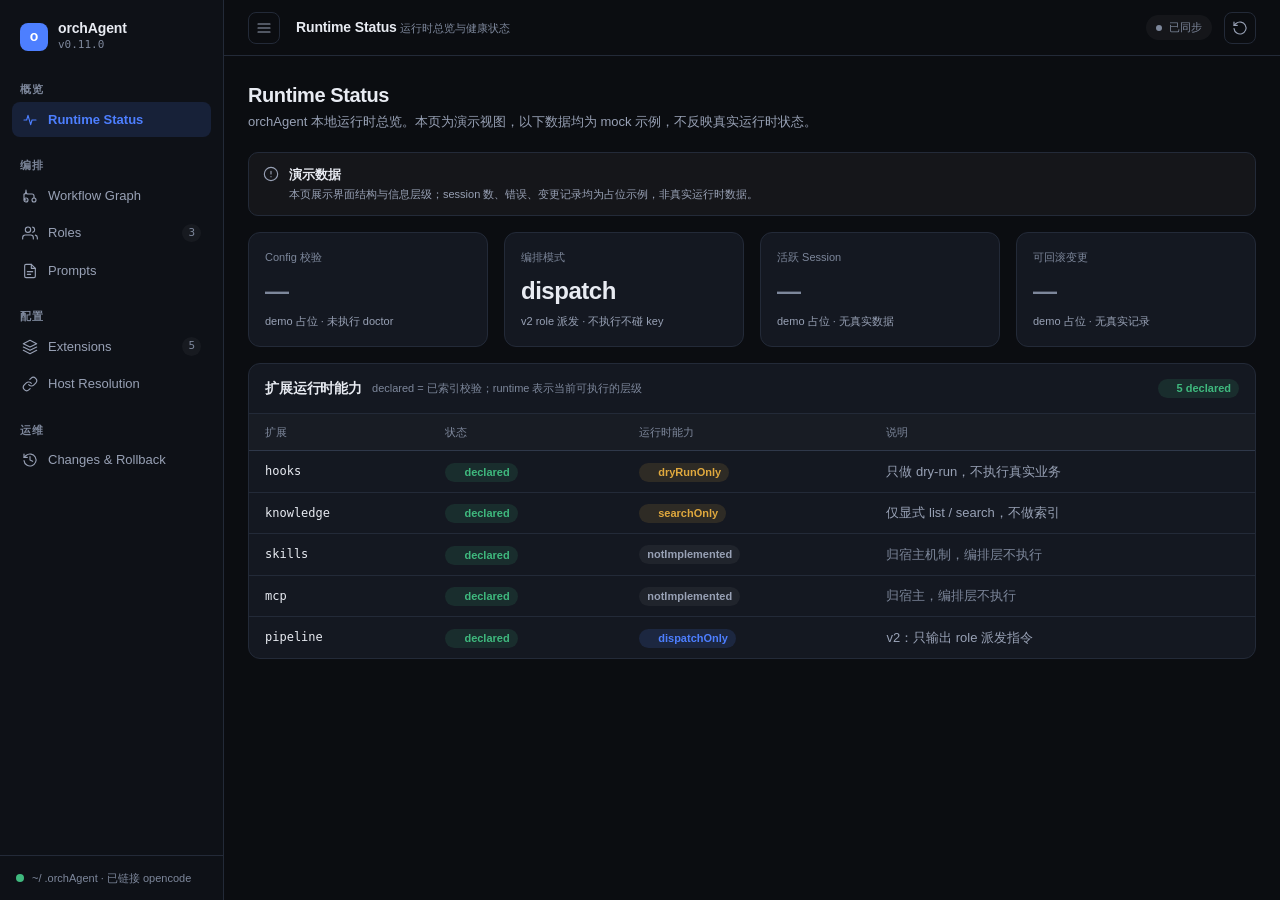
==== design/orchagent-console-v1.html @ eeef79ab "feat: 增加只读 provider catalog 与角色选择" ====
<!DOCTYPE html>
<html lang="zh-CN">
<head>
<meta charset="UTF-8">
<meta name="viewport" content="width=device-width, initial-scale=1.0">
<title>orchAgent 控制台</title>
<meta name="color-scheme" content="dark">
<style>
  :root {
    color-scheme: dark;

    /* 分层灰阶：页面 < 侧栏 < 卡片 < 输入 */
    --bg: #0b0d11;
    --sidebar: #0e1117;
    --surface: #141821;
    --surface-2: #171c26;
    --surface-hover: #1a202c;
    --input-bg: #10141c;
    --border: #232a38;
    --border-strong: #2f384a;

    /* 文本三档 */
    --text: #e8ebf2;
    --text-2: #98a1b5;
    --text-3: #7d879b;

    /* 单一强调色（蓝） + 语义色 */
    --accent: #4d7fff;
    --accent-hover: #6491ff;
    --accent-weak: rgba(77, 127, 255, .14);
    --success: #3fb97e;
    --success-weak: rgba(63, 185, 126, .13);
    --warning: #e0a93e;
    --warning-weak: rgba(224, 169, 62, .13);
    --danger: #e0554e;
    --danger-weak: rgba(224, 85, 78, .13);

    /* 圆角 */
    --r-sm: 8px;
    --r: 10px;
    --r-md: 12px;

    /* 字号（共 5 档） */
    --fs-xs: 11px;
    --fs-sm: 13px;
    --fs-md: 14px;
    --fs-lg: 20px;
    --fs-xl: 24px;

    --font-sans: -apple-system, BlinkMacSystemFont, "SF Pro Text", "PingFang SC", "Hiragino Sans GB", "Microsoft YaHei", "Segoe UI", sans-serif;
    --font-mono: ui-monospace, "SF Mono", "JetBrains Mono", Menlo, Consolas, monospace;
  }

  * { box-sizing: border-box; margin: 0; padding: 0; }

  body {
    background: var(--bg); color: var(--text);
    font-family: var(--font-sans); font-size: var(--fs-sm); line-height: 1.5;
    -webkit-font-smoothing: antialiased; text-rendering: optimizeLegibility;
    height: 100vh; overflow: hidden;
  }
  ::selection { background: var(--accent-weak); }

  ::-webkit-scrollbar { width: 10px; height: 10px; }
  ::-webkit-scrollbar-track { background: transparent; }
  ::-webkit-scrollbar-thumb { background: #232b39; border-radius: 5px; border: 2px solid var(--bg); }
  ::-webkit-scrollbar-thumb:hover { background: #2f384a; }

  /* ============ 布局骨架 ============ */
  .app { display: grid; grid-template-columns: 224px 1fr; height: 100vh; }

  /* ============ 侧边栏 ============ */
  .sidebar {
    background: var(--sidebar); border-right: 1px solid var(--border);
    display: flex; flex-direction: column; min-height: 0;
  }
  .brand {
    display: flex; align-items: center; gap: 10px;
    padding: 20px 20px 16px;
  }
  .brand-mark {
    width: 28px; height: 28px; border-radius: 8px;
    background: var(--accent); color: #fff;
    display: flex; align-items: center; justify-content: center;
    font-weight: 700; font-size: 14px; flex-shrink: 0;
  }
  .brand-name { font-size: var(--fs-md); font-weight: 650; letter-spacing: -0.01em; line-height: 1.2; }
  .brand-ver { font-size: var(--fs-xs); color: var(--text-3); font-family: var(--font-mono); }

  .nav { flex: 1; overflow-y: auto; padding: 4px 12px 12px; }
  .nav-group { margin-top: 20px; }
  .nav-group:first-child { margin-top: 8px; }
  .nav-group-label {
    font-size: var(--fs-xs); color: var(--text-3); font-weight: 600;
    letter-spacing: .06em; text-transform: uppercase; padding: 0 8px; margin-bottom: 4px;
  }
  .nav-item {
    display: flex; align-items: center; gap: 10px;
    padding: 8px 10px; margin-bottom: 2px; border-radius: var(--r-sm);
    color: var(--text-2); cursor: pointer; font-weight: 500; user-select: none;
    transition: background .12s ease, color .12s ease;
  }
  .nav-item:hover { background: rgba(255,255,255,.03); color: var(--text); }
  .nav-item.active { background: var(--accent-weak); color: var(--accent); font-weight: 600; }
  .nav-item svg { width: 16px; height: 16px; flex-shrink: 0; stroke: currentColor; fill: none; stroke-width: 1.7; stroke-linecap: round; stroke-linejoin: round; }
  .nav-badge {
    margin-left: auto; font-size: var(--fs-xs); font-family: var(--font-mono);
    color: var(--text-3); background: rgba(255,255,255,.04);
    padding: 1px 6px; border-radius: 999px;
  }

  .sidebar-foot {
    border-top: 1px solid var(--border); padding: 14px 16px;
    display: flex; align-items: center; gap: 8px;
  }
  .dot { width: 8px; height: 8px; border-radius: 50%; flex-shrink: 0; }
  .dot.ok { background: var(--success); }
  .dot.warn { background: var(--warning); }
  .dot.err { background: var(--danger); }
  .sidebar-foot .txt { font-size: var(--fs-xs); color: var(--text-3); overflow: hidden; text-overflow: ellipsis; white-space: nowrap; }

  /* ============ 主区 ============ */
  .main { display: flex; flex-direction: column; min-width: 0; min-height: 0; }

  .topbar {
    height: 56px; flex-shrink: 0;
    display: flex; align-items: center; gap: 16px;
    padding: 0 24px; border-bottom: 1px solid var(--border);
    background: var(--bg);
  }
  .topbar-title { font-size: var(--fs-md); font-weight: 650; letter-spacing: -0.01em; }
  .topbar-sub { font-size: var(--fs-xs); color: var(--text-3); }
  .topbar-right { margin-left: auto; display: flex; align-items: center; gap: 12px; }

  .sync-pill {
    display: inline-flex; align-items: center; gap: 7px;
    font-size: var(--fs-xs); font-weight: 500;
    padding: 4px 10px; border-radius: 999px;
  }
  .sync-pill.clean { color: var(--text-3); background: rgba(255,255,255,.04); }
  .sync-pill.dirty { color: var(--warning); background: var(--warning-weak); }
  .sync-pill.saved { color: var(--success); background: var(--success-weak); }

  /* ============ 按钮 ============ */
  button {
    font-family: inherit; font-size: var(--fs-sm); font-weight: 500;
    background: var(--accent); color: #fff; border: none;
    border-radius: var(--r-sm); padding: 7px 14px; cursor: pointer;
    transition: background .12s ease, border-color .12s ease, color .12s ease, opacity .12s ease;
  }
  button:hover { background: var(--accent-hover); }
  button:active { transform: translateY(1px); }
  button:disabled { opacity: .45; cursor: not-allowed; transform: none; }
  button:focus-visible { outline: 2px solid var(--accent); outline-offset: 2px; }
  button.ghost { background: transparent; border: 1px solid var(--border); color: var(--text-2); }
  button.ghost:hover { color: var(--text); border-color: var(--border-strong); background: rgba(255,255,255,.02); }
  button.danger { background: transparent; border: 1px solid var(--border); color: var(--danger); }
  button.danger:hover { border-color: var(--danger); background: var(--danger-weak); }
  button.btn-sm { padding: 5px 10px; font-size: var(--fs-xs); border-radius: 6px; }
  button.icon {
    width: 32px; height: 32px; padding: 0; display: inline-flex; align-items: center; justify-content: center;
    background: transparent; border: 1px solid var(--border); color: var(--text-2); border-radius: var(--r-sm);
  }
  button.icon:hover { color: var(--text); border-color: var(--border-strong); background: rgba(255,255,255,.02); }
  button.icon svg { width: 16px; height: 16px; stroke: currentColor; fill: none; stroke-width: 1.7; stroke-linecap: round; stroke-linejoin: round; }

  /* ============ 内容区 ============ */
  .content { flex: 1; overflow-y: auto; padding: 24px 24px 48px; min-height: 0; }
  .view { display: none; }
  .view.active { display: block; }

  .page-head { margin-bottom: 20px; }
  .page-title { font-size: var(--fs-lg); font-weight: 700; letter-spacing: -0.02em; }
  .page-desc { color: var(--text-2); font-size: var(--fs-sm); margin-top: 2px; max-width: 640px; }

  /* ============ 卡片 ============ */
  .card {
    background: var(--surface); border: 1px solid var(--border);
    border-radius: var(--r-md); overflow: hidden;
  }
  .card + .card { margin-top: 16px; }
  .card-head {
    display: flex; align-items: center; gap: 10px;
    padding: 14px 16px; border-bottom: 1px solid var(--border);
  }
  .card-head .t { font-size: var(--fs-md); font-weight: 650; letter-spacing: -0.01em; }
  .card-head .hint { font-size: var(--fs-xs); color: var(--text-3); }
  .card-head .spacer { margin-left: auto; display: flex; align-items: center; gap: 8px; }
  .card-body { padding: 16px; }

  /* ============ 徽章 / 标签 ============ */
  .badge {
    display: inline-flex; align-items: center; gap: 5px;
    font-size: var(--fs-xs); font-weight: 600; line-height: 1; white-space: nowrap;
    padding: 4px 8px; border-radius: 999px;
  }
  .badge .dot { width: 6px; height: 6px; }
  .badge.ok { background: var(--success-weak); color: var(--success); }
  .badge.warn { background: var(--warning-weak); color: var(--warning); }
  .badge.err { background: var(--danger-weak); color: var(--danger); }
  .badge.muted { background: rgba(255,255,255,.05); color: var(--text-2); }
  .badge.accent { background: var(--accent-weak); color: var(--accent); }

  .tag {
    display: inline-flex; align-items: center; font-size: var(--fs-xs); font-weight: 500;
    padding: 2px 7px; border-radius: 5px; font-family: var(--font-mono); line-height: 1.4;
    background: rgba(255,255,255,.05); color: var(--text-2);
  }

  /* ============ 指标卡（Runtime 总览） ============ */
  .metrics { display: grid; grid-template-columns: repeat(4, 1fr); gap: 16px; }
  .metric {
    background: var(--surface); border: 1px solid var(--border); border-radius: var(--r-md);
    padding: 16px;
  }
  .metric .label { font-size: var(--fs-xs); color: var(--text-3); margin-bottom: 8px; }
  .metric .value { font-size: var(--fs-xl); font-weight: 700; letter-spacing: -0.02em; font-variant-numeric: tabular-nums; }
  .metric .sub { font-size: var(--fs-xs); color: var(--text-2); margin-top: 4px; }

  /* ============ 表格 ============ */
  .table { width: 100%; border-collapse: collapse; font-size: var(--fs-sm); }
  .table th, .table td { text-align: left; padding: 10px 16px; vertical-align: middle; }
  .table thead th {
    color: var(--text-3); font-weight: 500; font-size: var(--fs-xs);
    border-bottom: 1px solid var(--border-strong); background: rgba(255,255,255,.015);
    white-space: nowrap;
  }
  .table tbody td { border-bottom: 1px solid var(--border); }
  .table tbody tr:last-child td { border-bottom: none; }
  .table tbody tr:hover { background: rgba(255,255,255,.015); }
  .mono { font-family: var(--font-mono); font-size: 12px; }

  /* ============ 表格横向滚动（窄屏） ============ */
  .table-scroll { overflow-x: auto; -webkit-overflow-scrolling: touch; }
  .table-scroll .table { min-width: 640px; }

  /* ============ 演示数据提示 ============ */
  .demo-note {
    display: flex; align-items: flex-start; gap: 10px;
    background: rgba(255,255,255,.04); border: 1px solid var(--border);
    border-radius: var(--r); padding: 12px 14px; color: var(--text-2);
    margin-bottom: 16px;
  }
  .demo-note .ico { flex-shrink: 0; margin-top: 1px; }
  .demo-note .ico svg { width: 16px; height: 16px; stroke: currentColor; fill: none; stroke-width: 1.7; stroke-linecap: round; stroke-linejoin: round; }
  .demo-note .t { font-weight: 600; color: var(--text); font-size: var(--fs-sm); }
  .demo-note .d { font-size: var(--fs-xs); margin-top: 2px; }

  /* ============ 侧栏折叠 / 窄屏 ============ */
  .app { transition: grid-template-columns .15s ease; }
  .app.collapsed { grid-template-columns: 64px 1fr; }
  .app.collapsed .brand { justify-content: center; padding: 20px 0 16px; }
  .app.collapsed .brand > div:last-child { display: none; }
  .app.collapsed .nav { padding: 4px 8px 12px; }
  .app.collapsed .nav-group { margin-top: 16px; }
  .app.collapsed .nav-group-label { display: none; }
  .app.collapsed .nav-item { justify-content: center; gap: 0; padding: 9px 0; font-size: 0; }
  .app.collapsed .nav-badge { display: none; }
  .app.collapsed .sidebar-foot { justify-content: center; padding: 14px 0; }
  .app.collapsed .sidebar-foot .txt { display: none; }

  @media (max-width: 1024px) {
    .content { padding: 16px 16px 48px; }
    .topbar { padding: 0 16px; }
    .metrics { grid-template-columns: repeat(2, 1fr); }
    .kv { grid-template-columns: 110px 1fr; }
  }

  /* ============ Workflow Graph ============ */
  .wf-wrap { overflow-x: auto; }
  .wf-legend { display: flex; gap: 16px; padding: 12px 16px; border-top: 1px solid var(--border); flex-wrap: wrap; }
  .wf-legend .li { display: inline-flex; align-items: center; gap: 6px; font-size: var(--fs-xs); color: var(--text-2); }

  /* ============ 编辑表单 ============ */
  .field { margin-bottom: 14px; }
  .field:last-child { margin-bottom: 0; }
  .field label { display: block; font-size: var(--fs-xs); color: var(--text-2); margin-bottom: 6px; font-weight: 500; }
  .field input, .field textarea {
    width: 100%; background: var(--input-bg); border: 1px solid var(--border);
    color: var(--text); border-radius: var(--r-sm); padding: 8px 12px; font-size: var(--fs-sm);
    font-family: inherit; line-height: 1.45;
    transition: border-color .12s ease, box-shadow .12s ease;
  }
  .field input:focus, .field textarea:focus { outline: none; border-color: var(--accent); box-shadow: 0 0 0 3px var(--accent-weak); }
  .field input::placeholder, .field textarea::placeholder { color: var(--text-3); }
  .field textarea { min-height: 120px; resize: vertical; font-family: var(--font-mono); font-size: 12px; }
  .field .err-msg { color: var(--danger); font-size: var(--fs-xs); margin-top: 5px; display: none; }
  .field.invalid input { border-color: var(--danger); }
  .field.invalid .err-msg { display: block; }

  /* ============ 空/错误状态 ============ */
  .state-box { padding: 40px 16px; text-align: center; color: var(--text-3); }
  .state-box .ico { width: 32px; height: 32px; margin: 0 auto 12px; color: var(--text-3); }
  .state-box .ico svg { width: 100%; height: 100%; stroke: currentColor; fill: none; stroke-width: 1.5; stroke-linecap: round; stroke-linejoin: round; }
  .state-box .t { font-size: var(--fs-sm); color: var(--text-2); }
  .state-box .d { font-size: var(--fs-xs); margin-top: 4px; }

  .error-banner {
    display: flex; align-items: flex-start; gap: 10px;
    background: var(--danger-weak); border: 1px solid rgba(224,85,78,.25);
    border-radius: var(--r); padding: 12px 14px; color: var(--text);
  }
  .error-banner .ico { color: var(--danger); flex-shrink: 0; margin-top: 1px; }
  .error-banner .ico svg { width: 16px; height: 16px; stroke: currentColor; fill: none; stroke-width: 1.7; stroke-linecap: round; stroke-linejoin: round; }
  .error-banner .t { font-weight: 600; font-size: var(--fs-sm); }
  .error-banner .d { font-size: var(--fs-xs); color: var(--text-2); margin-top: 2px; }

  /* ============ Diff ============ */
  .diff { font-family: var(--font-mono); font-size: 12px; line-height: 1.6; }
  .diff .dl { display: flex; padding: 1px 12px; }
  .diff .dl .n { width: 32px; flex-shrink: 0; color: var(--text-3); text-align: right; padding-right: 10px; user-select: none; }
  .diff .dl.add { background: rgba(63,185,126,.10); }
  .diff .dl.add .mark { color: var(--success); }
  .diff .dl.del { background: rgba(224,85,78,.10); }
  .diff .dl.del .mark { color: var(--danger); }
  .diff .dl .code { white-space: pre-wrap; word-break: break-all; }
  .diff .dl .mark { width: 14px; flex-shrink: 0; }

  /* ============ Toast ============ */
  .toast {
    position: fixed; bottom: 24px; left: 50%; transform: translate(-50%, 12px);
    background: var(--surface-2); border: 1px solid var(--border-strong); color: var(--text);
    padding: 10px 18px; border-radius: var(--r); font-size: var(--fs-sm);
    box-shadow: 0 8px 24px rgba(0,0,0,.4); opacity: 0; pointer-events: none; z-index: 100;
    transition: opacity .18s ease, transform .18s ease; max-width: 480px;
  }
  .toast.show { opacity: 1; transform: translate(-50%, 0); }
  .toast .t { font-weight: 600; }
  .toast .d { font-size: var(--fs-xs); color: var(--text-2); margin-top: 2px; }

  /* ============ 模态 ============ */
  .modal-mask {
    position: fixed; inset: 0; background: rgba(0,0,0,.5);
    display: none; align-items: center; justify-content: center; z-index: 90;
  }
  .modal-mask.open { display: flex; }
  .modal {
    background: var(--surface-2); border: 1px solid var(--border-strong);
    border-radius: var(--r-md); width: 480px; max-width: calc(100vw - 48px);
    box-shadow: 0 16px 48px rgba(0,0,0,.5);
  }
  .modal-head { padding: 16px 20px; border-bottom: 1px solid var(--border); font-weight: 650; font-size: var(--fs-md); display: flex; align-items: center; gap: 10px; }
  .modal-body { padding: 20px; }
  .modal-foot { padding: 16px 20px; border-top: 1px solid var(--border); display: flex; justify-content: flex-end; gap: 10px; }

  /* ============ Loading 骨架 ============ */
  .skeleton {
    position: fixed; inset: 224px 0 0 224px; z-index: 80;
    background: var(--bg); padding: 24px;
    display: flex; flex-direction: column; gap: 16px;
  }
  .skeleton.hidden { display: none; }
  .sk { background: var(--surface); border: 1px solid var(--border); border-radius: var(--r-md); }
  .sk-line { height: 12px; border-radius: 6px; background: var(--surface-2); margin: 14px 16px; opacity: .6; }
  .sk-line.w40 { width: 40%; } .sk-line.w70 { width: 70%; } .sk-line.w90 { width: 90%; }
  @keyframes pulse { 0%,100% { opacity: .4; } 50% { opacity: .8; } }
  .sk-line { animation: pulse 1.2s ease-in-out infinite; }

  .kv { display: grid; grid-template-columns: 130px 1fr; gap: 8px 16px; font-size: var(--fs-sm); }
  .kv .k { color: var(--text-3); font-size: var(--fs-xs); padding-top: 2px; }
  .kv .v { font-family: var(--font-mono); font-size: 12px; word-break: break-all; }
</style>
</head>
<body>

<div class="app">

  <!-- ============ 侧边栏 ============ -->
  <aside class="sidebar">
    <div class="brand">
      <div class="brand-mark">o</div>
      <div>
        <div class="brand-name">orchAgent</div>
        <div class="brand-ver">v0.11.0</div>
      </div>
    </div>

    <nav class="nav">
      <div class="nav-group">
        <div class="nav-group-label">概览</div>
        <div class="nav-item active" data-view="runtime">
          <svg viewBox="0 0 24 24"><path d="M3 12h4l2-7 4 14 2-7h6"/></svg>
          Runtime Status
        </div>
      </div>

      <div class="nav-group">
        <div class="nav-group-label">编排</div>
        <div class="nav-item" data-view="workflow">
          <svg viewBox="0 0 24 24"><path d="M6 3v3"/><path d="M6 6a3 3 0 0 0 3 3h6a3 3 0 0 1 3 3v3"/><path d="M6 6a3 3 0 0 1-3 3v6a3 3 0 0 0 3 3"/><circle cx="6" cy="18" r="3"/><circle cx="18" cy="18" r="3"/></svg>
          Workflow Graph
        </div>
        <div class="nav-item" data-view="roles">
          <svg viewBox="0 0 24 24"><path d="M17 21v-2a4 4 0 0 0-4-4H5a4 4 0 0 0-4 4v2"/><circle cx="9" cy="7" r="4"/><path d="M23 21v-2a4 4 0 0 0-3-3.87"/><path d="M16 3.13a4 4 0 0 1 0 7.75"/></svg>
          Roles
          <span class="nav-badge">3</span>
        </div>
        <div class="nav-item" data-view="prompts">
          <svg viewBox="0 0 24 24"><path d="M14 2H6a2 2 0 0 0-2 2v16a2 2 0 0 0 2 2h12a2 2 0 0 0 2-2V8z"/><path d="M14 2v6h6"/><path d="M8 13h8M8 17h5"/></svg>
          Prompts
        </div>
      </div>

      <div class="nav-group">
        <div class="nav-group-label">配置</div>
        <div class="nav-item" data-view="extensions">
          <svg viewBox="0 0 24 24"><path d="M12 2 2 7l10 5 10-5-10-5z"/><path d="M2 17l10 5 10-5"/><path d="M2 12l10 5 10-5"/></svg>
          Extensions
          <span class="nav-badge">5</span>
        </div>
        <div class="nav-item" data-view="credentials">
          <svg viewBox="0 0 24 24"><path d="M10 13a5 5 0 0 0 7.54.54l3-3a5 5 0 0 0-7.07-7.07l-1.72 1.71"/><path d="M14 11a5 5 0 0 0-7.54-.54l-3 3a5 5 0 0 0 7.07 7.07l1.71-1.71"/></svg>
          Host Resolution
        </div>
      </div>

      <div class="nav-group">
        <div class="nav-group-label">运维</div>
        <div class="nav-item" data-view="changes">
          <svg viewBox="0 0 24 24"><path d="M3 3v5h5"/><path d="M3.05 13A9 9 0 1 0 6 5.3L3 8"/><path d="M12 7v5l4 2"/></svg>
          Changes &amp; Rollback
        </div>
      </div>
    </nav>

    <div class="sidebar-foot">
      <span class="dot ok" id="foot-dot"></span>
      <span class="txt" id="foot-txt">~/ .orchAgent · 已链接 opencode</span>
    </div>
  </aside>

  <!-- ============ 主区 ============ -->
  <div class="main">
    <header class="topbar">
      <button class="icon" id="btn-collapse" onclick="toggleSidebar()" title="折叠 / 展开侧栏" style="flex-shrink:0">
        <svg viewBox="0 0 24 24"><path d="M3 6h18M3 12h18M3 18h18"/></svg>
      </button>
      <div>
        <span class="topbar-title" id="topbar-title">Runtime Status</span>
        <span class="topbar-sub" id="topbar-sub">运行时总览与健康状态</span>
      </div>
      <div class="topbar-right">
        <span class="sync-pill clean" id="sync-pill"><span class="dot" style="width:6px;height:6px;background:currentColor"></span><span id="sync-label">已同步</span></span>
        <button class="icon" id="btn-reload" title="重新加载" onclick="doReload()">
          <svg viewBox="0 0 24 24"><path d="M3 3v5h5"/><path d="M3.05 13A9 9 0 1 0 6 5.3L3 8"/></svg>
        </button>
      </div>
    </header>

    <div class="content">

      <!-- ======================= Runtime Status ======================= -->
      <section class="view active" id="view-runtime">
        <div class="page-head">
          <div class="page-title">Runtime Status</div>
          <div class="page-desc">orchAgent 本地运行时总览。本页为演示视图，以下数据均为 mock 示例，不反映真实运行时状态。</div>
        </div>

        <div class="demo-note">
          <span class="ico"><svg viewBox="0 0 24 24"><circle cx="12" cy="12" r="10"/><path d="M12 8v4M12 16h.01"/></svg></span>
          <div>
            <div class="t">演示数据</div>
            <div class="d">本页展示界面结构与信息层级；session 数、错误、变更记录均为占位示例，非真实运行时数据。</div>
          </div>
        </div>

        <div class="metrics">
          <div class="metric">
            <div class="label">Config 校验</div>
            <div class="value" style="color:var(--text-3)">—</div>
            <div class="sub">demo 占位 · 未执行 doctor</div>
          </div>
          <div class="metric">
            <div class="label">编排模式</div>
            <div class="value">dispatch</div>
            <div class="sub">v2 role 派发 · 不执行不碰 key</div>
          </div>
          <div class="metric">
            <div class="label">活跃 Session</div>
            <div class="value" style="color:var(--text-3)">—</div>
            <div class="sub">demo 占位 · 无真实数据</div>
          </div>
          <div class="metric">
            <div class="label">可回滚变更</div>
            <div class="value" style="color:var(--text-3)">—</div>
            <div class="sub">demo 占位 · 无真实记录</div>
          </div>
        </div>

        <div class="card" style="margin-top:16px">
          <div class="card-head">
            <span class="t">扩展运行时能力</span>
            <span class="hint">declared = 已索引校验；runtime 表示当前可执行的层级</span>
            <div class="spacer"><span class="badge ok"><span class="dot"></span>5 declared</span></div>
          </div>
          <div class="table-scroll">
          <table class="table">
            <thead><tr><th>扩展</th><th>状态</th><th>运行时能力</th><th>说明</th></tr></thead>
            <tbody>
              <tr>
                <td class="mono">hooks</td>
                <td><span class="badge ok"><span class="dot"></span>declared</span></td>
                <td><span class="badge warn"><span class="dot"></span>dryRunOnly</span></td>
                <td style="color:var(--text-2)">只做 dry-run，不执行真实业务</td>
              </tr>
              <tr>
                <td class="mono">knowledge</td>
                <td><span class="badge ok"><span class="dot"></span>declared</span></td>
                <td><span class="badge warn"><span class="dot"></span>searchOnly</span></td>
                <td style="color:var(--text-2)">仅显式 list / search，不做索引</td>
              </tr>
              <tr>
                <td class="mono">skills</td>
                <td><span class="badge ok"><span class="dot"></span>declared</span></td>
                <td><span class="badge muted">notImplemented</span></td>
                <td style="color:var(--text-3)">归宿主机制，编排层不执行</td>
              </tr>
              <tr>
                <td class="mono">mcp</td>
                <td><span class="badge ok"><span class="dot"></span>declared</span></td>
                <td><span class="badge muted">notImplemented</span></td>
                <td style="color:var(--text-3)">归宿主，编排层不执行</td>
              </tr>
              <tr>
                <td class="mono">pipeline</td>
                <td><span class="badge ok"><span class="dot"></span>declared</span></td>
                <td><span class="badge accent"><span class="dot"></span>dispatchOnly</span></td>
                <td style="color:var(--text-2)">v2：只输出 role 派发指令</td>
              </tr>
            </tbody>
          </table>
          </div>
        </div>
      </section>

      <!-- ======================= Workflow Graph ======================= -->
      <section class="view" id="view-workflow">
        <div class="page-head">
          <div class="page-title">Workflow Graph</div>
          <div class="page-desc">bugfix 流水线（v2 · revision 1）：四个阶段 + 门禁 + 回退边，阶段绑定已声明的 role。</div>
        </div>

        <div class="card">
          <div class="card-head">
            <span class="t">bugfix</span>
            <span class="tag">revision 1</span>
            <span class="tag">route: bug</span>
            <span class="tag">priority 10</span>
            <span class="badge accent"><span class="dot"></span>enabled</span>
            <div class="spacer"><span class="hint">entryStage: investigate</span></div>
          </div>
          <div class="wf-wrap">
            <svg id="wf-svg" viewBox="0 0 920 300" width="920" height="300" style="display:block;margin:8px auto"></svg>
          </div>
          <div class="wf-legend">
            <span class="li"><span style="width:18px;height:0;border-top:2px solid var(--success);display:inline-block"></span>pass 推进</span>
            <span class="li"><span style="width:18px;height:0;border-top:2px dashed var(--danger);display:inline-block"></span>fail 回退 / 终止</span>
            <span class="li"><span style="width:18px;height:0;border-top:2px solid var(--text-3);display:inline-block"></span>阶段 → 门禁判定</span>
            <span class="li"><span style="width:12px;height:12px;border:2px solid var(--accent);border-radius:3px;display:inline-block;background:var(--accent-weak)"></span>当前阶段</span>
          </div>
        </div>

        <div class="card" style="margin-top:16px">
          <div class="card-head"><span class="t">阶段 / 门禁明细</span><div class="spacer"><span class="hint">maxAttempts 为阶段最大尝试次数（含首次）</span></div></div>
          <div class="table-scroll">
          <table class="table">
            <thead><tr><th>阶段</th><th>role</th><th>maxAttempts</th><th>门禁</th><th>pass →</th><th>fail →</th></tr></thead>
            <tbody>
              <tr><td class="mono">investigate</td><td class="mono">investigator</td><td class="mono">2</td><td class="mono">gate-investigate-evidence</td><td class="mono">repro</td><td style="color:var(--danger)" class="mono">终止</td></tr>
              <tr><td class="mono">repro</td><td class="mono">investigator</td><td class="mono">3</td><td class="mono">gate-repro-red-capable</td><td class="mono">fix</td><td style="color:var(--danger)" class="mono">终止</td></tr>
              <tr><td class="mono">fix</td><td class="mono">fixer</td><td class="mono">3</td><td class="mono">gate-fix-implementation</td><td class="mono">verify</td><td style="color:var(--danger)" class="mono">fix（重试）</td></tr>
              <tr><td class="mono">verify</td><td class="mono">verifier</td><td class="mono">3</td><td class="mono">gate-verify-regression</td><td class="mono">succeeded</td><td style="color:var(--danger)" class="mono">repro（回退）</td></tr>
            </tbody>
          </table>
          </div>
        </div>
      </section>

      <!-- ======================= Roles ======================= -->
      <section class="view" id="view-roles">
        <div class="page-head">
          <div class="page-title">Roles</div>
          <div class="page-desc">角色声明（v2）。role 只存 <code class="mono">id</code> / <code class="mono">provider</code> / <code class="mono">model</code> / <code class="mono">description</code> 四项名字，<strong>不存任何凭证</strong>；真正调用由宿主完成。</div>
        </div>

        <div class="card">
          <div class="card-head">
            <span class="t">角色列表</span>
            <span class="hint">role 只存名字，不含凭证</span>
            <div class="spacer"><button class="btn-sm" onclick="newRole()">新建 role</button></div>
          </div>
          <div class="table-scroll">
            <table class="table">
              <thead><tr><th>id</th><th>provider</th><th>model</th><th>description</th><th></th></tr></thead>
              <tbody id="role-body"></tbody>
            </table>
          </div>
        </div>

        <div class="card" style="margin-top:16px">
          <div class="card-head"><span class="t">编辑 role</span><span class="hint" id="role-edit-hint">选择上方角色后在此编辑</span></div>
          <div class="card-body" id="role-edit-body"></div>
        </div>
      </section>

      <!-- ======================= Prompts ======================= -->
      <section class="view" id="view-prompts">
        <div class="page-head">
          <div class="page-title">Prompts</div>
          <div class="page-desc">各角色的提示词。spec 优先（引用默认 spec 文件），本地覆盖需显式选择。</div>
        </div>

        <div class="card">
          <div class="card-head">
            <span class="t">提示词来源</span>
            <span class="hint">spec = 引用默认文件；override = 本地覆盖</span>
          </div>
          <div class="table-scroll">
          <table class="table">
            <thead><tr><th>角色</th><th>来源</th><th>prompt</th><th></th></tr></thead>
            <tbody id="prompt-body"></tbody>
          </table>
          </div>
        </div>

        <div class="card" style="margin-top:16px">
          <div class="card-head"><span class="t">编辑 prompt</span><span class="hint" id="prompt-edit-hint">选择上方角色后在此编辑</span></div>
          <div class="card-body">
            <div class="field">
              <label>来源模式</label>
              <div id="prompt-mode" style="display:flex;gap:8px">
                <button class="ghost btn-sm" data-pm="spec" onclick="setPromptMode('spec')">使用默认 spec</button>
                <button class="btn-sm" data-pm="override" onclick="setPromptMode('override')">本地覆盖（高级）</button>
              </div>
            </div>
            <div id="prompt-spec-info" style="display:none;margin-bottom:14px" class="error-banner" >
              <span class="ico"><svg viewBox="0 0 24 24"><path d="M20 6 9 17l-5-5"/></svg></span>
              <div><div class="t">使用默认 spec 引用</div><div class="d" id="prompt-spec-ref"></div></div>
            </div>
            <div class="field" id="prompt-textarea-field">
              <label>prompt</label>
              <textarea id="prompt-textarea" placeholder="提示词内容…"></textarea>
            </div>
            <div style="display:flex;justify-content:flex-end;gap:10px">
              <button class="ghost" onclick="resetPromptEdit()">还原</button>
              <button id="prompt-save" onclick="savePrompt()">保存 prompt</button>
            </div>
          </div>
        </div>
      </section>

      <!-- ======================= Extensions ======================= -->
      <section class="view" id="view-extensions">
        <div class="page-head">
          <div class="page-title">Extensions</div>
          <div class="page-desc">五类扩展统一通过配置声明：<code class="mono">hooks / skills / mcp / knowledge / pipeline</code>。</div>
        </div>
        <div class="card" id="ext-card"></div>
      </section>

      <!-- ======================= Host Resolution ======================= -->
      <section class="view" id="view-credentials">
        <div class="page-head">
          <div class="page-title">Host Resolution</div>
          <div class="page-desc">宿主解析状态。本页<strong>完全只读</strong>：orchAgent 不管理、不读取、不显示任何 key 或环境变量引用，仅消费宿主返回的脱敏解析结果。</div>
        </div>

        <div class="card">
          <div class="card-head">
            <span class="t">解析状态</span>
            <span class="hint">resolved = 已解析可用 · unresolved = 未解析 · unknown = 未声明</span>
            <div class="spacer"><span class="badge muted"><span class="dot"></span>read-only</span></div>
          </div>
          <div class="table-scroll">
            <table class="table">
              <thead><tr><th>Provider</th><th>解析状态</th><th>说明</th></tr></thead>
              <tbody>
                <tr><td class="mono">deepseek</td><td><span class="badge ok"><span class="dot"></span>resolved</span></td><td style="color:var(--text-2)">宿主已解析到非空值</td></tr>
                <tr><td class="mono">glm</td><td><span class="badge ok"><span class="dot"></span>resolved</span></td><td style="color:var(--text-2)">宿主已解析到非空值</td></tr>
                <tr><td class="mono">openai</td><td><span class="badge ok"><span class="dot"></span>resolved</span></td><td style="color:var(--text-2)">宿主已解析到非空值</td></tr>
                <tr><td class="mono">qwen</td><td><span class="badge warn"><span class="dot"></span>unresolved</span></td><td style="color:var(--text-2)">宿主未解析到值</td></tr>
                <tr><td class="mono">doubao</td><td><span class="badge muted">unknown</span></td><td style="color:var(--text-3)">未声明</td></tr>
              </tbody>
            </table>
          </div>
          <div style="padding:12px 16px;border-top:1px solid var(--border);font-size:var(--fs-xs);color:var(--text-3)">
            只读视图：不渲染、不请求、不持久化任何 key / 环境变量名 / 引用值；状态由宿主脱敏后返回。
          </div>
        </div>
      </section>

      <!-- ======================= Changes & Rollback ======================= -->
      <section class="view" id="view-changes">
        <div class="page-head">
          <div class="page-title">Changes &amp; Rollback</div>
          <div class="page-desc">变更与回滚。每次写入生成 rollback manifest，回滚一次性消费。</div>
        </div>

        <div class="card" id="changes-card"></div>
      </section>

    </div><!-- /.content -->
  </div><!-- /.main -->
</div><!-- /.app -->

<!-- Loading 骨架 -->
<div class="skeleton" id="skeleton">
  <div class="sk"><div class="sk-line w40"></div><div class="sk-line w70"></div></div>
  <div class="sk"><div class="sk-line w90"></div><div class="sk-line w40"></div><div class="sk-line w70"></div></div>
  <div class="sk"><div class="sk-line w70"></div><div class="sk-line w90"></div></div>
</div>

<!-- 冲突模态 -->
<div class="modal-mask" id="conflict-modal">
  <div class="modal">
    <div class="modal-head">
      <span style="color:var(--warning)">⚠</span> 保存冲突
    </div>
    <div class="modal-body">
      <div class="error-banner" style="background:var(--warning-weak);border-color:rgba(224,169,62,.25)">
        <span class="ico" style="color:var(--warning)"><svg viewBox="0 0 24 24"><path d="M12 9v4M12 17h.01"/><path d="M10.3 3.9 1.8 18a2 2 0 0 0 1.7 3h17a2 2 0 0 0 1.7-3L13.7 3.9a2 2 0 0 0-3.4 0z"/></svg></span>
        <div>
          <div class="t">配置已被其他会话修改</div>
          <div class="d">目标 <code class="mono" id="conflict-target"></code> 在您编辑期间发生了 revision 变更。覆盖将丢弃他人的改动。</div>
        </div>
      </div>
    </div>
    <div class="modal-foot">
      <button class="ghost" onclick="closeConflict()">放弃本次修改</button>
      <button class="danger" onclick="resolveConflict(true)">覆盖并保存</button>
    </div>
  </div>
</div>

<!-- Toast -->
<div class="toast" id="toast"></div>

<script>
"use strict";

/* ============ 模拟数据（硬编码，不读真实凭据、不请求后端） ============ */
const ROLES = [
  { id: "investigator", provider: "deepseek", model: "deepseek-v4-flash", description: "定位根因并建立可复现证据" },
  { id: "fixer",        provider: "glm",      model: "glm-5.2",        description: "按确认方案实施最小修复" },
  { id: "verifier",     provider: "openai",   model: "gpt-5.5",        description: "验证回归测试与原始复现" },
];

const PROMPTS = {
  investigator: { source: "spec",    ref: "{file:prompts/investigator.md}",   text: "" },
  fixer:        { source: "spec",    ref: "{file:prompts/fixer.md}",          text: "" },
  verifier:     { source: "override", ref: "", text: "审查修复的最小 diff，确认没有引入回归，并核对原始复现步骤已通过。" },
};

const EXTENSIONS = [
  { id: "hooks",     path: "extensions/hooks.yaml",     status: "declared", runtime: "dryRunOnly",     note: "只做 dry-run" },
  { id: "skills",    path: "extensions/skills.yaml",    status: "declared", runtime: "notImplemented", note: "归宿主，只读适配" },
  { id: "mcp",       path: "extensions/mcp.yaml",       status: "declared", runtime: "notImplemented", note: "归宿主，只读适配" },
  { id: "knowledge", path: "extensions/knowledge.yaml", status: "declared", runtime: "searchOnly",     note: "仅 list / search" },
  { id: "pipeline",  path: "extensions/pipeline.yaml",  status: "declared", runtime: "dispatchOnly",   note: "v2 role 派发" },
];

const CHANGES = [
  { id: "manifest-3", action: "opencode sync-agents", time: "2 小时前", target: "~/.config/opencode.local.json", consumed: false, files: 4 },
  { id: "manifest-2", action: "pipeline registry 更新", time: "1 天前", target: "extensions/pipeline.yaml", consumed: false, files: 1 },
  { id: "manifest-1", action: "install --force", time: "3 天前", target: "~/.orchAgent/", consumed: true, files: 12 },
];

/* ============ 状态 ============ */
let roleEditing = null;      // 当前编辑的 role id，'__new__' 表示新建
let promptEditing = null;    // 当前编辑 prompt 的 role id
let promptMode = "spec";
let dirty = false;
let conflictPending = null;  // { type, target }
let saveCount = 0;           // 用于演示第二次保存触发冲突

const $ = (s) => document.querySelector(s);
const $$ = (s) => document.querySelectorAll(s);

/* ============ 工具 ============ */
function esc(s) { return String(s ?? "").replace(/&/g, "&amp;").replace(/</g, "&lt;").replace(/>/g, "&gt;"); }

function toast(title, desc) {
  const t = $("#toast");
  t.innerHTML = `<div class="t">${esc(title)}</div>${desc ? `<div class="d">${esc(desc)}</div>` : ""}`;
  t.classList.add("show");
  clearTimeout(t._h);
  t._h = setTimeout(() => t.classList.remove("show"), 2600);
}

function setSync(state) {
  const pill = $("#sync-pill"), label = $("#sync-label");
  pill.className = "sync-pill " + state;
  label.textContent = state === "dirty" ? "未保存更改" : state === "saved" ? "已保存" : "已同步";
}

function markDirty() { dirty = true; setSync("dirty"); }

/* ============ 导航 ============ */
const VIEW_META = {
  runtime:     ["Runtime Status", "运行时总览与健康状态"],
  workflow:    ["Workflow Graph", "流水线：阶段 + 门禁 + 回退边"],
  roles:       ["Roles", "角色声明（不含凭证）"],
  prompts:     ["Prompts", "提示词来源与编辑"],
  extensions:  ["Extensions", "五类扩展声明"],
  credentials: ["Host Resolution", "宿主解析状态"],
  changes:     ["Changes & Rollback", "变更历史与回滚"],
};

function switchView(name) {
  $$(".nav-item").forEach(n => n.classList.toggle("active", n.dataset.view === name));
  $$(".view").forEach(v => v.classList.toggle("active", v.id === "view-" + name));
  $("#topbar-title").textContent = VIEW_META[name][0];
  $("#topbar-sub").textContent = VIEW_META[name][1];
}

document.addEventListener("click", (e) => {
  const item = e.target.closest(".nav-item");
  if (item) switchView(item.dataset.view);
});

function toggleSidebar() {
  document.querySelector(".app").classList.toggle("collapsed");
}

/* ============ 加载骨架 ============ */
function doReload() {
  const sk = $("#skeleton");
  sk.classList.remove("hidden");
  setTimeout(() => { sk.classList.add("hidden"); toast("已重新加载", "运行时状态已刷新"); }, 900);
}
// 首屏骨架
setTimeout(() => $("#skeleton").classList.add("hidden"), 900);

/* ============ Workflow Graph SVG ============ */
function renderWorkflow() {
  const svg = $("#wf-svg");
  const NS = "http://www.w3.org/2000/svg";

  const stages = [
    { id: "investigate", role: "investigator", x: 24,  cx: 99,  ma: 2 },
    { id: "repro",       role: "investigator", x: 214, cx: 289, ma: 3 },
    { id: "fix",         role: "fixer",        x: 404, cx: 479, ma: 3, current: true },
    { id: "verify",      role: "verifier",     x: 594, cx: 669, ma: 3 },
  ];
  const gates = [
    { id: "gate-investigate-evidence", x: 24  },
    { id: "gate-repro-red-capable",    x: 214 },
    { id: "gate-fix-implementation",   x: 404 },
    { id: "gate-verify-regression",    x: 594 },
  ];
  const SW = 150, SH = 58, GW = 150, GH = 40;
  const stageY = 28, gateY = 170;

  function el(tag, attrs) {
    const n = document.createElementNS(NS, tag);
    for (const k in attrs) n.setAttribute(k, attrs[k]);
    return n;
  }

  function rect(x, y, w, h, r, fill, stroke, sw) {
    return el("rect", { x, y, width: w, height: h, rx: r, fill, stroke, "stroke-width": sw || 1 });
  }
  function text(x, y, str, color, size, weight, anchor) {
    const t = el("text", { x, y, fill: color, "font-size": size, "font-family": "var(--font-mono)", "font-weight": weight || 500, "text-anchor": anchor || "middle" });
    t.textContent = str;
    return t;
  }
  function line(x1, y1, x2, y2, stroke, dash) {
    return el("line", { x1, y1, x2, y2, stroke, "stroke-width": 1.6, "stroke-dasharray": dash || "" });
  }
  function path(d, stroke, dash, arrow) {
    const p = el("path", { d, fill: "none", stroke, "stroke-width": 1.6, "stroke-dasharray": dash || "" });
    if (arrow) p.setAttribute("marker-end", arrow);
    return p;
  }

  // 箭头 markers
  const defs = el("defs", {});
  const mkGreen = el("marker", { id: "arr-green", viewBox: "0 0 10 10", refX: 8, refY: 5, markerWidth: 7, markerHeight: 7, orient: "auto" });
  mkGreen.appendChild(el("path", { d: "M0 0 L10 5 L0 10 z", fill: "var(--success)" }));
  const mkRed = el("marker", { id: "arr-red", viewBox: "0 0 10 10", refX: 8, refY: 5, markerWidth: 7, markerHeight: 7, orient: "auto" });
  mkRed.appendChild(el("path", { d: "M0 0 L10 5 L0 10 z", fill: "var(--danger)" }));
  defs.appendChild(mkGreen); defs.appendChild(mkRed);
  svg.appendChild(defs);

  // stage 节点
  stages.forEach(s => {
    const cur = s.current;
    const fill = cur ? "var(--accent-weak)" : "var(--surface-2)";
    const stroke = cur ? "var(--accent)" : "var(--border-strong)";
    const sw = cur ? 1.8 : 1.4;
    svg.appendChild(rect(s.x, stageY, SW, SH, 12, fill, stroke, sw));
    svg.appendChild(text(s.cx, stageY + 24, s.id, cur ? "var(--accent)" : "var(--text)", 13, 650));
    svg.appendChild(text(s.cx, stageY + 44, "role: " + s.role + " · ×" + s.ma, "var(--text-2)", 11, 500));
    if (cur) {
      svg.appendChild(text(s.cx, stageY - 10, "当前", "var(--accent)", 11, 600));
    }
  });

  // terminal 节点（succeeded）
  const termX = 780, termY = stageY + 13;
  svg.appendChild(rect(termX, termY, 32, 32, 16, "var(--success-weak)", "var(--success)", 1.6));
  svg.appendChild(el("path", { d: "M790 58 l6 6 l10 -12", stroke: "var(--success)", "stroke-width": 2.2, fill: "none", "stroke-linecap": "round", "stroke-linejoin": "round" }));
  svg.appendChild(text(termX + 16, stageY + 64, "succeeded", "var(--success)", 11, 600));

  // pass 边（stage → stage，水平绿箭头）
  const passPairs = [[174, 289], [364, 479], [554, 669], [744, 790]];
  passPairs.forEach(([x1, x2]) => {
    svg.appendChild(path(`M${x1} ${stageY + SH/2} L${x2 - 8} ${stageY + SH/2}`, "var(--success)", "", "url(#arr-green)"));
  });

  // gate 节点 + stage→gate 竖线
  gates.forEach((g, i) => {
    const s = stages[i];
    svg.appendChild(line(s.cx, stageY + SH, s.cx, gateY, "var(--text-3)"));
    svg.appendChild(rect(g.x, gateY, GW, GH, 8, "var(--input-bg)", "var(--border)", 1));
    svg.appendChild(text(s.cx, gateY + 23, g.id, "var(--text-2)", 10, 500));
  });

  // fail 边
  // investigate → 终止
  svg.appendChild(path(`M99 ${gateY+GH} L99 262`, "var(--danger)", "5 4", "url(#arr-red)"));
  svg.appendChild(el("circle", { cx: 99, cy: 268, r: 5, fill: "none", stroke: "var(--danger)", "stroke-width": 1.6 }));
  svg.appendChild(text(99, 284, "终止", "var(--danger)", 10, 600));
  // repro → 终止
  svg.appendChild(path(`M289 ${gateY+GH} L289 262`, "var(--danger)", "5 4", "url(#arr-red)"));
  svg.appendChild(el("circle", { cx: 289, cy: 268, r: 5, fill: "none", stroke: "var(--danger)", "stroke-width": 1.6 }));
  svg.appendChild(text(289, 284, "终止", "var(--danger)", 10, 600));
  // fix → fix（自环 retry）
  svg.appendChild(path(`M554 ${gateY+GH} L554 246 L622 246 L622 ${gateY+GH}`, "var(--danger)", "5 4", ""));
  svg.appendChild(text(622, 254, "retry fix", "var(--danger)", 10, 500));
  svg.appendChild(text(622, 268, "", "var(--danger)", 10, 500));
  // verify → repro（长回退）
  svg.appendChild(path(`M669 ${gateY+GH} L669 296 L289 296 L289 ${gateY+GH}`, "var(--danger)", "5 4", "url(#arr-red)"));
  svg.appendChild(text(480, 294, "fail → 回退 repro", "var(--danger)", 10, 500));

  // 标注 fail 边起点标签
  svg.appendChild(text(60, gateY + GH + 12, "fail", "var(--danger)", 9, 600));
}

/* ============ Roles 视图 ============ */
function renderRoles() {
  const body = $("#role-body");
  body.innerHTML = ROLES.map(r => `
    <tr>
      <td class="mono" style="font-weight:600">${esc(r.id)}</td>
      <td class="mono" style="color:var(--text-2)">${esc(r.provider)}</td>
      <td class="mono" style="color:var(--text-2)">${esc(r.model)}</td>
      <td style="color:var(--text-2)">${esc(r.description)}</td>
      <td style="text-align:right"><button class="ghost btn-sm" onclick="editRole('${r.id}')">编辑</button></td>
    </tr>
  `).join('');
}

function roleForm(role) {
  const r = role || { id: "", provider: "", model: "", description: "" };
  const isNew = role === null;
  return `
    <div class="field">
      <label>id</label>
      <input id="role-f-id" value="${esc(r.id)}" oninput="markDirty()" placeholder="例如 fixer">
      <div class="err-msg" id="role-id-err">id 必须匹配 [A-Za-z0-9][A-Za-z0-9._-]*</div>
    </div>
    <div class="field">
      <label>provider</label>
      <input id="role-f-provider" value="${esc(r.provider)}" oninput="markDirty()" placeholder="例如 glm">
    </div>
    <div class="field">
      <label>model</label>
      <input id="role-f-model" value="${esc(r.model)}" oninput="markDirty()" placeholder="例如 glm-5.2">
    </div>
    <div class="field">
      <label>description</label>
      <input id="role-f-desc" value="${esc(r.description)}" oninput="markDirty()" placeholder="一句话描述该角色职责">
    </div>
    <div style="font-size:var(--fs-xs);color:var(--text-3);margin-bottom:14px">
      凭证字段（api_key / key / token / secret / env）一律拒收，本表单不提供此类输入。
    </div>
    <div style="display:flex;justify-content:flex-end;gap:10px">
      <button class="ghost" onclick="resetRole()">还原</button>
      <button onclick="saveRole()">${isNew ? "创建 role" : "保存 role"}</button>
    </div>
  `;
}

function editRole(id) {
  roleEditing = id;
  const r = ROLES.find(x => x.id === id);
  $("#role-edit-hint").textContent = "正在编辑：" + id;
  $("#role-edit-body").innerHTML = roleForm(r);
}

function newRole() {
  roleEditing = "__new__";
  $("#role-edit-hint").textContent = "新建 role";
  $("#role-edit-body").innerHTML = roleForm(null);
}

function validateRoleField() {
  const v = $("#role-f-id").value.trim();
  if (!/^[A-Za-z0-9][A-Za-z0-9._-]*$/.test(v)) {
    $("#role-f-id").closest(".field").classList.add("invalid");
    return false;
  }
  $("#role-f-id").closest(".field").classList.remove("invalid");
  return true;
}

function resetRole() {
  if (roleEditing === "__new__") {
    $("#role-edit-body").innerHTML = roleForm(null);
  } else if (roleEditing) {
    const r = ROLES.find(x => x.id === roleEditing);
    $("#role-edit-body").innerHTML = roleForm(r);
  }
  toast("已还原", "恢复为已保存值");
}

function saveRole() {
  if (!validateRoleField()) { toast("校验失败", "role id 格式非法，无法保存"); return; }
  const id = $("#role-f-id").value.trim();
  const provider = $("#role-f-provider").value.trim();
  const model = $("#role-f-model").value.trim();
  const description = $("#role-f-desc").value.trim();

  if (roleEditing === "__new__" && ROLES.some(x => x.id === id)) {
    toast("创建失败", "role id 已存在：" + id);
    return;
  }

  // 演示：第二次保存触发冲突
  saveCount++;
  if (saveCount === 2 && roleEditing !== "__new__") {
    openConflict(roleEditing);
    return;
  }

  if (roleEditing === "__new__") {
    ROLES.push({ id, provider, model, description });
    toast("✅ role 已创建", id + " → " + provider + " / " + model);
  } else {
    const r = ROLES.find(x => x.id === roleEditing);
    const oldId = r.id;
    r.id = id; r.provider = provider; r.model = model; r.description = description;
    toast("✅ role 已保存", oldId + " → " + provider + " / " + model);
  }
  dirty = false; setSync("saved");
  setTimeout(() => setSync("clean"), 2000);
  renderRoles();
  roleEditing = id;
  $("#role-edit-hint").textContent = "正在编辑：" + id;
  $("#role-edit-body").innerHTML = roleForm(ROLES.find(x => x.id === id));
}

/* ============ Prompts 视图 ============ */
function renderPrompts() {
  const body = $("#prompt-body");
  body.innerHTML = Object.entries(PROMPTS).map(([id, p]) => {
    const badge = p.source === "spec"
      ? '<span class="badge accent"><span class="dot"></span>spec</span>'
      : '<span class="badge warn"><span class="dot"></span>override</span>';
    const show = p.source === "spec" ? `<code class="mono" style="color:var(--text-2)">${esc(p.ref)}</code>` : `<code class="mono" style="color:var(--text-2)">${esc(p.text.slice(0, 40))}…</code>`;
    return `<tr>
      <td class="mono">${esc(id)}</td>
      <td>${badge}</td>
      <td>${show}</td>
      <td style="text-align:right"><button class="ghost btn-sm" onclick="editPrompt('${id}')">编辑</button></td>
    </tr>`;
  }).join('');
}

function editPrompt(id) {
  promptEditing = id;
  const p = PROMPTS[id];
  promptMode = p.source;
  $("#prompt-edit-hint").textContent = "正在编辑：" + id;
  $("#prompt-textarea").value = p.text;
  applyPromptModeUI();
}

function setPromptMode(mode) {
  promptMode = mode;
  applyPromptModeUI();
  markDirty();
}

function applyPromptModeUI() {
  const spec = promptMode === "spec";
  $("#prompt-spec-info").style.display = spec ? "flex" : "none";
  $("#prompt-textarea-field").style.display = spec ? "none" : "block";
  if (spec && promptEditing) {
    $("#prompt-spec-ref").innerHTML = `<code class="mono">${esc(PROMPTS[promptEditing].ref)}</code>`;
  }
  $$("#prompt-mode button").forEach(b => {
    const on = b.dataset.pm === promptMode;
    b.className = on ? "btn-sm" : "ghost btn-sm";
  });
}

function resetPromptEdit() {
  if (!promptEditing) return;
  const p = PROMPTS[promptEditing];
  promptMode = p.source;
  $("#prompt-textarea").value = p.text;
  applyPromptModeUI();
}

function savePrompt() {
  if (!promptEditing) { toast("未选择角色", "请先在表格中选择要编辑的角色"); return; }
  PROMPTS[promptEditing].source = promptMode;
  PROMPTS[promptEditing].text = promptMode === "spec" ? "" : $("#prompt-textarea").value.trim();
  dirty = false; setSync("saved");
  toast("✅ prompt 已保存", promptEditing + " · " + (promptMode === "spec" ? "默认 spec" : "本地覆盖"));
  setTimeout(() => setSync("clean"), 2000);
  renderPrompts();
}

/* ============ Extensions 视图 ============ */
function renderExtensions() {
  const card = $("#ext-card");
  card.innerHTML = `
    <div class="table-scroll">
    <table class="table">
      <thead><tr><th>扩展</th><th>路径</th><th>状态</th><th>运行时</th><th>说明</th></tr></thead>
      <tbody>
        ${EXTENSIONS.map(e => {
          const st = e.status === "declared" ? '<span class="badge ok"><span class="dot"></span>declared</span>'
                   : '<span class="badge err"><span class="dot"></span>error</span>';
          const rt = e.runtime === "dispatchOnly" ? '<span class="badge accent"><span class="dot"></span>dispatchOnly</span>'
                   : e.runtime === "notImplemented" ? '<span class="badge muted">notImplemented</span>'
                   : '<span class="badge warn"><span class="dot"></span>' + e.runtime + '</span>';
          return `<tr>
            <td class="mono">${esc(e.id)}</td>
            <td class="mono" style="color:var(--text-2)">${esc(e.path)}</td>
            <td>${st}</td>
            <td>${rt}</td>
            <td style="color:${e.status === 'error' ? 'var(--danger)' : 'var(--text-2)'}">${esc(e.note)}</td>
          </tr>`;
        }).join('')}
      </tbody>
    </table>
    </div>
  `;
}

/* ============ Changes 视图 ============ */
function renderChanges() {
  const card = $("#changes-card");
  if (CHANGES.length === 0) {
    card.innerHTML = `
      <div class="state-box">
        <div class="ico"><svg viewBox="0 0 24 24"><path d="M3 3v5h5"/><path d="M3.05 13A9 9 0 1 0 6 5.3L3 8"/><path d="M12 7v5l4 2"/></svg></div>
        <div class="t">暂无变更记录</div>
        <div class="d">尚未执行任何写入操作</div>
      </div>`;
    return;
  }
  const rows = CHANGES.map(c => {
    const st = c.consumed
      ? '<span class="badge muted">consumed</span>'
      : '<span class="badge ok"><span class="dot"></span>pending</span>';
    const actions = c.consumed
      ? '<span style="color:var(--text-3);font-size:var(--fs-xs)">已消费，不可回滚</span>'
      : `<button class="ghost btn-sm" onclick="showDiff('${c.id}')">查看 diff</button>
         <button class="danger btn-sm" onclick="doRollback('${c.id}')" style="margin-left:8px">回滚</button>`;
    return `
      <tr>
        <td class="mono" style="font-weight:600">${esc(c.id)}</td>
        <td style="color:var(--text-2)">${esc(c.action)}</td>
        <td class="mono" style="color:var(--text-2)">${esc(c.target)}</td>
        <td>${st}</td>
        <td style="color:var(--text-3);font-size:var(--fs-xs);white-space:nowrap">${esc(c.time)}</td>
        <td style="text-align:right;white-space:nowrap">${actions}</td>
      </tr>
      <tr class="diff-row" id="diff-row-${c.id}" style="display:none">
        <td colspan="6" style="padding:0 16px 14px"><div class="diff" id="diff-${c.id}"></div></td>
      </tr>`;
  }).join('');
  card.innerHTML = `
    <div class="table-scroll">
      <table class="table">
        <thead><tr><th>ID</th><th>Action</th><th>Target</th><th>Status</th><th>Time</th><th style="text-align:right">Actions</th></tr></thead>
        <tbody>${rows}</tbody>
      </table>
    </div>
    <div style="padding:12px 16px;border-top:1px solid var(--border);font-size:var(--fs-xs);color:var(--text-3)">
      每次写入生成 rollback manifest，回滚一次性消费（consumed 后不可再次回滚）。
    </div>`;
}

function showDiff(id) {
  const row = $("#diff-row-" + id);
  const box = $("#diff-" + id);
  if (row.style.display === "none") {
    box.innerHTML = diffSample(id);
    row.style.display = "table-row";
  } else {
    row.style.display = "none";
  }
}

function diffSample(id) {
  return `
    <div style="border:1px solid var(--border);border-radius:8px;overflow:hidden;background:var(--input-bg)">
      <div class="dl add"><span class="mark">+</span><span class="n">1</span><span class="code">"version": 2,</span></div>
      <div class="dl add"><span class="mark">+</span><span class="n">2</span><span class="code">"roles": [ … ],</span></div>
      <div class="dl"><span class="mark">&nbsp;</span><span class="n">3</span><span class="code">"pipelines": [</span></div>
      <div class="dl del"><span class="mark">-</span><span class="n">4</span><span class="code">  "revision": "0",</span></div>
      <div class="dl add"><span class="mark">+</span><span class="n">4</span><span class="code">  "revision": "1",</span></div>
      <div class="dl"><span class="mark">&nbsp;</span><span class="n">5</span><span class="code">  "route": { "taskTypes": ["bug"], "priority": 10 }</span></div>
    </div>`;
}

function doRollback(id) {
  const c = CHANGES.find(x => x.id === id);
  c.consumed = true;
  toast("↺ 已回滚", c.id + " 已消费，恢复到写入前状态");
  renderChanges();
}

/* ============ 冲突处理 ============ */
function openConflict(target) {
  conflictPending = { target };
  $("#conflict-target").textContent = target;
  $("#conflict-modal").classList.add("open");
}
function closeConflict() {
  $("#conflict-modal").classList.remove("open");
  conflictPending = null;
}
function resolveConflict(overwrite) {
  $("#conflict-modal").classList.remove("open");
  if (overwrite && conflictPending) {
    const id = conflictPending.target;
    const r = ROLES.find(x => x.id === id);
    if (r) {
      r.id = $("#role-f-id").value.trim();
      r.provider = $("#role-f-provider").value.trim();
      r.model = $("#role-f-model").value.trim();
      r.description = $("#role-f-desc").value.trim();
    }
    dirty = false; setSync("saved");
    toast("⚠ 已覆盖保存", "已忽略他人改动并写入本地值");
    setTimeout(() => setSync("clean"), 2000);
    renderRoles();
    if (r) {
      roleEditing = r.id;
      $("#role-edit-hint").textContent = "正在编辑：" + r.id;
      $("#role-edit-body").innerHTML = roleForm(r);
    }
  } else {
    toast("已放弃", "本次修改未保存");
  }
  conflictPending = null;
}

/* ============ 初始化 ============ */
renderWorkflow();
renderRoles();
renderPrompts();
renderExtensions();
renderChanges();
applyPromptModeUI();
</script>
</body>
</html>
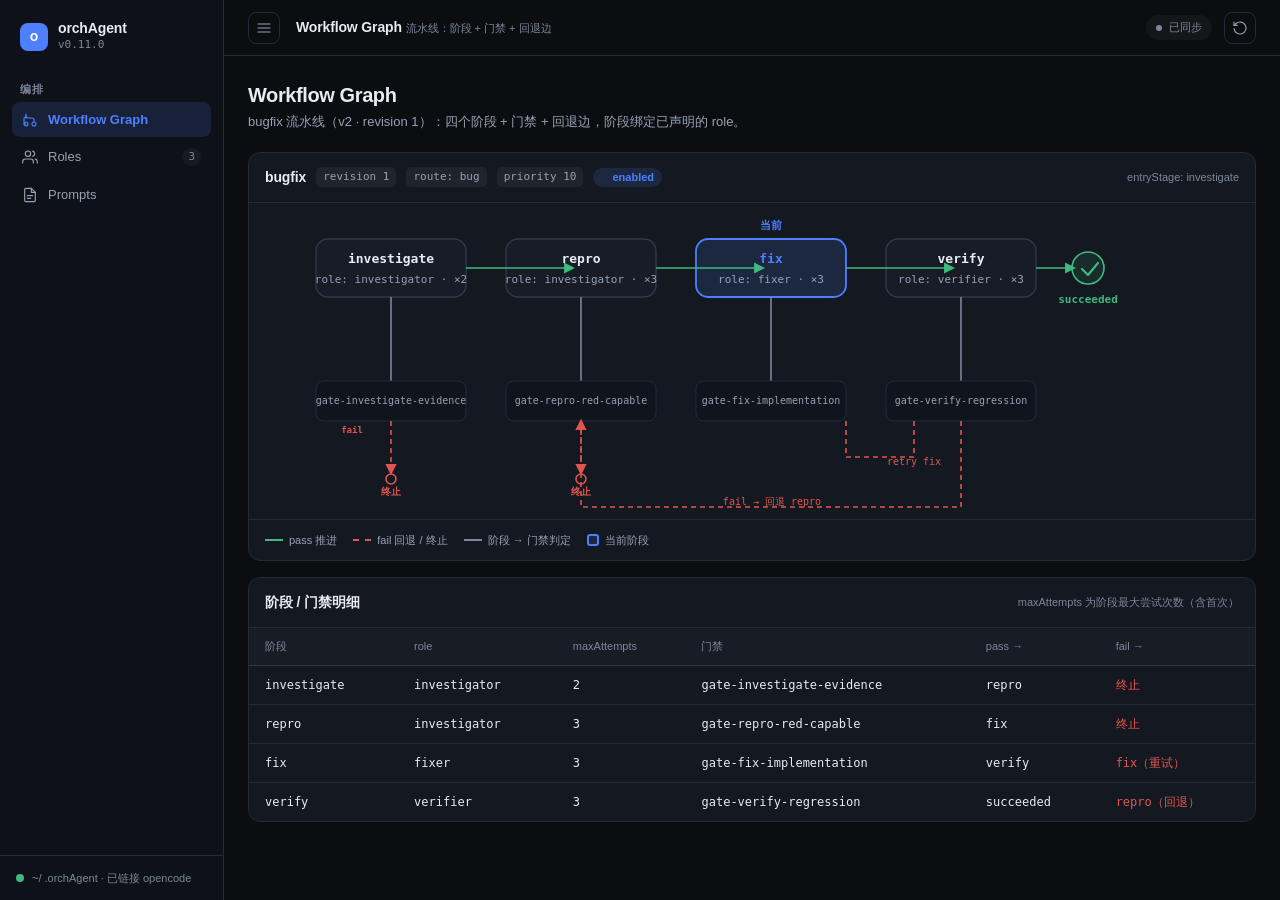
==== commit b303915b: "docs: 控制台设计稿删除概览/配置/运维分区，仅保留编排三视图" ====
--- a/design/orchagent-console-v1.html
+++ b/design/orchagent-console-v1.html
@@ -197,8 +197,6 @@
   .badge .dot { width: 6px; height: 6px; }
   .badge.ok { background: var(--success-weak); color: var(--success); }
   .badge.warn { background: var(--warning-weak); color: var(--warning); }
-  .badge.err { background: var(--danger-weak); color: var(--danger); }
-  .badge.muted { background: rgba(255,255,255,.05); color: var(--text-2); }
   .badge.accent { background: var(--accent-weak); color: var(--accent); }
 
   .tag {
@@ -206,16 +204,6 @@
     padding: 2px 7px; border-radius: 5px; font-family: var(--font-mono); line-height: 1.4;
     background: rgba(255,255,255,.05); color: var(--text-2);
   }
-
-  /* ============ 指标卡（Runtime 总览） ============ */
-  .metrics { display: grid; grid-template-columns: repeat(4, 1fr); gap: 16px; }
-  .metric {
-    background: var(--surface); border: 1px solid var(--border); border-radius: var(--r-md);
-    padding: 16px;
-  }
-  .metric .label { font-size: var(--fs-xs); color: var(--text-3); margin-bottom: 8px; }
-  .metric .value { font-size: var(--fs-xl); font-weight: 700; letter-spacing: -0.02em; font-variant-numeric: tabular-nums; }
-  .metric .sub { font-size: var(--fs-xs); color: var(--text-2); margin-top: 4px; }
 
   /* ============ 表格 ============ */
   .table { width: 100%; border-collapse: collapse; font-size: var(--fs-sm); }
@@ -233,18 +221,6 @@
   /* ============ 表格横向滚动（窄屏） ============ */
   .table-scroll { overflow-x: auto; -webkit-overflow-scrolling: touch; }
   .table-scroll .table { min-width: 640px; }
-
-  /* ============ 演示数据提示 ============ */
-  .demo-note {
-    display: flex; align-items: flex-start; gap: 10px;
-    background: rgba(255,255,255,.04); border: 1px solid var(--border);
-    border-radius: var(--r); padding: 12px 14px; color: var(--text-2);
-    margin-bottom: 16px;
-  }
-  .demo-note .ico { flex-shrink: 0; margin-top: 1px; }
-  .demo-note .ico svg { width: 16px; height: 16px; stroke: currentColor; fill: none; stroke-width: 1.7; stroke-linecap: round; stroke-linejoin: round; }
-  .demo-note .t { font-weight: 600; color: var(--text); font-size: var(--fs-sm); }
-  .demo-note .d { font-size: var(--fs-xs); margin-top: 2px; }
 
   /* ============ 侧栏折叠 / 窄屏 ============ */
   .app { transition: grid-template-columns .15s ease; }
@@ -262,8 +238,6 @@
   @media (max-width: 1024px) {
     .content { padding: 16px 16px 48px; }
     .topbar { padding: 0 16px; }
-    .metrics { grid-template-columns: repeat(2, 1fr); }
-    .kv { grid-template-columns: 110px 1fr; }
   }
 
   /* ============ Workflow Graph ============ */
@@ -288,13 +262,6 @@
   .field.invalid input { border-color: var(--danger); }
   .field.invalid .err-msg { display: block; }
 
-  /* ============ 空/错误状态 ============ */
-  .state-box { padding: 40px 16px; text-align: center; color: var(--text-3); }
-  .state-box .ico { width: 32px; height: 32px; margin: 0 auto 12px; color: var(--text-3); }
-  .state-box .ico svg { width: 100%; height: 100%; stroke: currentColor; fill: none; stroke-width: 1.5; stroke-linecap: round; stroke-linejoin: round; }
-  .state-box .t { font-size: var(--fs-sm); color: var(--text-2); }
-  .state-box .d { font-size: var(--fs-xs); margin-top: 4px; }
-
   .error-banner {
     display: flex; align-items: flex-start; gap: 10px;
     background: var(--danger-weak); border: 1px solid rgba(224,85,78,.25);
@@ -304,17 +271,6 @@
   .error-banner .ico svg { width: 16px; height: 16px; stroke: currentColor; fill: none; stroke-width: 1.7; stroke-linecap: round; stroke-linejoin: round; }
   .error-banner .t { font-weight: 600; font-size: var(--fs-sm); }
   .error-banner .d { font-size: var(--fs-xs); color: var(--text-2); margin-top: 2px; }
-
-  /* ============ Diff ============ */
-  .diff { font-family: var(--font-mono); font-size: 12px; line-height: 1.6; }
-  .diff .dl { display: flex; padding: 1px 12px; }
-  .diff .dl .n { width: 32px; flex-shrink: 0; color: var(--text-3); text-align: right; padding-right: 10px; user-select: none; }
-  .diff .dl.add { background: rgba(63,185,126,.10); }
-  .diff .dl.add .mark { color: var(--success); }
-  .diff .dl.del { background: rgba(224,85,78,.10); }
-  .diff .dl.del .mark { color: var(--danger); }
-  .diff .dl .code { white-space: pre-wrap; word-break: break-all; }
-  .diff .dl .mark { width: 14px; flex-shrink: 0; }
 
   /* ============ Toast ============ */
   .toast {
@@ -356,9 +312,6 @@
   @keyframes pulse { 0%,100% { opacity: .4; } 50% { opacity: .8; } }
   .sk-line { animation: pulse 1.2s ease-in-out infinite; }
 
-  .kv { display: grid; grid-template-columns: 130px 1fr; gap: 8px 16px; font-size: var(--fs-sm); }
-  .kv .k { color: var(--text-3); font-size: var(--fs-xs); padding-top: 2px; }
-  .kv .v { font-family: var(--font-mono); font-size: 12px; word-break: break-all; }
 </style>
 </head>
 <body>
@@ -377,16 +330,8 @@
 
     <nav class="nav">
       <div class="nav-group">
-        <div class="nav-group-label">概览</div>
-        <div class="nav-item active" data-view="runtime">
-          <svg viewBox="0 0 24 24"><path d="M3 12h4l2-7 4 14 2-7h6"/></svg>
-          Runtime Status
-        </div>
-      </div>
-
-      <div class="nav-group">
         <div class="nav-group-label">编排</div>
-        <div class="nav-item" data-view="workflow">
+        <div class="nav-item active" data-view="workflow">
           <svg viewBox="0 0 24 24"><path d="M6 3v3"/><path d="M6 6a3 3 0 0 0 3 3h6a3 3 0 0 1 3 3v3"/><path d="M6 6a3 3 0 0 1-3 3v6a3 3 0 0 0 3 3"/><circle cx="6" cy="18" r="3"/><circle cx="18" cy="18" r="3"/></svg>
           Workflow Graph
         </div>
@@ -398,27 +343,6 @@
         <div class="nav-item" data-view="prompts">
           <svg viewBox="0 0 24 24"><path d="M14 2H6a2 2 0 0 0-2 2v16a2 2 0 0 0 2 2h12a2 2 0 0 0 2-2V8z"/><path d="M14 2v6h6"/><path d="M8 13h8M8 17h5"/></svg>
           Prompts
-        </div>
-      </div>
-
-      <div class="nav-group">
-        <div class="nav-group-label">配置</div>
-        <div class="nav-item" data-view="extensions">
-          <svg viewBox="0 0 24 24"><path d="M12 2 2 7l10 5 10-5-10-5z"/><path d="M2 17l10 5 10-5"/><path d="M2 12l10 5 10-5"/></svg>
-          Extensions
-          <span class="nav-badge">5</span>
-        </div>
-        <div class="nav-item" data-view="credentials">
-          <svg viewBox="0 0 24 24"><path d="M10 13a5 5 0 0 0 7.54.54l3-3a5 5 0 0 0-7.07-7.07l-1.72 1.71"/><path d="M14 11a5 5 0 0 0-7.54-.54l-3 3a5 5 0 0 0 7.07 7.07l1.71-1.71"/></svg>
-          Host Resolution
-        </div>
-      </div>
-
-      <div class="nav-group">
-        <div class="nav-group-label">运维</div>
-        <div class="nav-item" data-view="changes">
-          <svg viewBox="0 0 24 24"><path d="M3 3v5h5"/><path d="M3.05 13A9 9 0 1 0 6 5.3L3 8"/><path d="M12 7v5l4 2"/></svg>
-          Changes &amp; Rollback
         </div>
       </div>
     </nav>
@@ -436,8 +360,8 @@
         <svg viewBox="0 0 24 24"><path d="M3 6h18M3 12h18M3 18h18"/></svg>
       </button>
       <div>
-        <span class="topbar-title" id="topbar-title">Runtime Status</span>
-        <span class="topbar-sub" id="topbar-sub">运行时总览与健康状态</span>
+        <span class="topbar-title" id="topbar-title">Workflow Graph</span>
+        <span class="topbar-sub" id="topbar-sub">流水线：阶段 + 门禁 + 回退边</span>
       </div>
       <div class="topbar-right">
         <span class="sync-pill clean" id="sync-pill"><span class="dot" style="width:6px;height:6px;background:currentColor"></span><span id="sync-label">已同步</span></span>
@@ -449,92 +373,8 @@
 
     <div class="content">
 
-      <!-- ======================= Runtime Status ======================= -->
-      <section class="view active" id="view-runtime">
-        <div class="page-head">
-          <div class="page-title">Runtime Status</div>
-          <div class="page-desc">orchAgent 本地运行时总览。本页为演示视图，以下数据均为 mock 示例，不反映真实运行时状态。</div>
-        </div>
-
-        <div class="demo-note">
-          <span class="ico"><svg viewBox="0 0 24 24"><circle cx="12" cy="12" r="10"/><path d="M12 8v4M12 16h.01"/></svg></span>
-          <div>
-            <div class="t">演示数据</div>
-            <div class="d">本页展示界面结构与信息层级；session 数、错误、变更记录均为占位示例，非真实运行时数据。</div>
-          </div>
-        </div>
-
-        <div class="metrics">
-          <div class="metric">
-            <div class="label">Config 校验</div>
-            <div class="value" style="color:var(--text-3)">—</div>
-            <div class="sub">demo 占位 · 未执行 doctor</div>
-          </div>
-          <div class="metric">
-            <div class="label">编排模式</div>
-            <div class="value">dispatch</div>
-            <div class="sub">v2 role 派发 · 不执行不碰 key</div>
-          </div>
-          <div class="metric">
-            <div class="label">活跃 Session</div>
-            <div class="value" style="color:var(--text-3)">—</div>
-            <div class="sub">demo 占位 · 无真实数据</div>
-          </div>
-          <div class="metric">
-            <div class="label">可回滚变更</div>
-            <div class="value" style="color:var(--text-3)">—</div>
-            <div class="sub">demo 占位 · 无真实记录</div>
-          </div>
-        </div>
-
-        <div class="card" style="margin-top:16px">
-          <div class="card-head">
-            <span class="t">扩展运行时能力</span>
-            <span class="hint">declared = 已索引校验；runtime 表示当前可执行的层级</span>
-            <div class="spacer"><span class="badge ok"><span class="dot"></span>5 declared</span></div>
-          </div>
-          <div class="table-scroll">
-          <table class="table">
-            <thead><tr><th>扩展</th><th>状态</th><th>运行时能力</th><th>说明</th></tr></thead>
-            <tbody>
-              <tr>
-                <td class="mono">hooks</td>
-                <td><span class="badge ok"><span class="dot"></span>declared</span></td>
-                <td><span class="badge warn"><span class="dot"></span>dryRunOnly</span></td>
-                <td style="color:var(--text-2)">只做 dry-run，不执行真实业务</td>
-              </tr>
-              <tr>
-                <td class="mono">knowledge</td>
-                <td><span class="badge ok"><span class="dot"></span>declared</span></td>
-                <td><span class="badge warn"><span class="dot"></span>searchOnly</span></td>
-                <td style="color:var(--text-2)">仅显式 list / search，不做索引</td>
-              </tr>
-              <tr>
-                <td class="mono">skills</td>
-                <td><span class="badge ok"><span class="dot"></span>declared</span></td>
-                <td><span class="badge muted">notImplemented</span></td>
-                <td style="color:var(--text-3)">归宿主机制，编排层不执行</td>
-              </tr>
-              <tr>
-                <td class="mono">mcp</td>
-                <td><span class="badge ok"><span class="dot"></span>declared</span></td>
-                <td><span class="badge muted">notImplemented</span></td>
-                <td style="color:var(--text-3)">归宿主，编排层不执行</td>
-              </tr>
-              <tr>
-                <td class="mono">pipeline</td>
-                <td><span class="badge ok"><span class="dot"></span>declared</span></td>
-                <td><span class="badge accent"><span class="dot"></span>dispatchOnly</span></td>
-                <td style="color:var(--text-2)">v2：只输出 role 派发指令</td>
-              </tr>
-            </tbody>
-          </table>
-          </div>
-        </div>
-      </section>
-
       <!-- ======================= Workflow Graph ======================= -->
-      <section class="view" id="view-workflow">
+      <section class="view active" id="view-workflow">
         <div class="page-head">
           <div class="page-title">Workflow Graph</div>
           <div class="page-desc">bugfix 流水线（v2 · revision 1）：四个阶段 + 门禁 + 回退边，阶段绑定已声明的 role。</div>
@@ -649,56 +489,6 @@
         </div>
       </section>
 
-      <!-- ======================= Extensions ======================= -->
-      <section class="view" id="view-extensions">
-        <div class="page-head">
-          <div class="page-title">Extensions</div>
-          <div class="page-desc">五类扩展统一通过配置声明：<code class="mono">hooks / skills / mcp / knowledge / pipeline</code>。</div>
-        </div>
-        <div class="card" id="ext-card"></div>
-      </section>
-
-      <!-- ======================= Host Resolution ======================= -->
-      <section class="view" id="view-credentials">
-        <div class="page-head">
-          <div class="page-title">Host Resolution</div>
-          <div class="page-desc">宿主解析状态。本页<strong>完全只读</strong>：orchAgent 不管理、不读取、不显示任何 key 或环境变量引用，仅消费宿主返回的脱敏解析结果。</div>
-        </div>
-
-        <div class="card">
-          <div class="card-head">
-            <span class="t">解析状态</span>
-            <span class="hint">resolved = 已解析可用 · unresolved = 未解析 · unknown = 未声明</span>
-            <div class="spacer"><span class="badge muted"><span class="dot"></span>read-only</span></div>
-          </div>
-          <div class="table-scroll">
-            <table class="table">
-              <thead><tr><th>Provider</th><th>解析状态</th><th>说明</th></tr></thead>
-              <tbody>
-                <tr><td class="mono">deepseek</td><td><span class="badge ok"><span class="dot"></span>resolved</span></td><td style="color:var(--text-2)">宿主已解析到非空值</td></tr>
-                <tr><td class="mono">glm</td><td><span class="badge ok"><span class="dot"></span>resolved</span></td><td style="color:var(--text-2)">宿主已解析到非空值</td></tr>
-                <tr><td class="mono">openai</td><td><span class="badge ok"><span class="dot"></span>resolved</span></td><td style="color:var(--text-2)">宿主已解析到非空值</td></tr>
-                <tr><td class="mono">qwen</td><td><span class="badge warn"><span class="dot"></span>unresolved</span></td><td style="color:var(--text-2)">宿主未解析到值</td></tr>
-                <tr><td class="mono">doubao</td><td><span class="badge muted">unknown</span></td><td style="color:var(--text-3)">未声明</td></tr>
-              </tbody>
-            </table>
-          </div>
-          <div style="padding:12px 16px;border-top:1px solid var(--border);font-size:var(--fs-xs);color:var(--text-3)">
-            只读视图：不渲染、不请求、不持久化任何 key / 环境变量名 / 引用值；状态由宿主脱敏后返回。
-          </div>
-        </div>
-      </section>
-
-      <!-- ======================= Changes & Rollback ======================= -->
-      <section class="view" id="view-changes">
-        <div class="page-head">
-          <div class="page-title">Changes &amp; Rollback</div>
-          <div class="page-desc">变更与回滚。每次写入生成 rollback manifest，回滚一次性消费。</div>
-        </div>
-
-        <div class="card" id="changes-card"></div>
-      </section>
-
     </div><!-- /.content -->
   </div><!-- /.main -->
 </div><!-- /.app -->
@@ -751,19 +541,7 @@
   verifier:     { source: "override", ref: "", text: "审查修复的最小 diff，确认没有引入回归，并核对原始复现步骤已通过。" },
 };
 
-const EXTENSIONS = [
-  { id: "hooks",     path: "extensions/hooks.yaml",     status: "declared", runtime: "dryRunOnly",     note: "只做 dry-run" },
-  { id: "skills",    path: "extensions/skills.yaml",    status: "declared", runtime: "notImplemented", note: "归宿主，只读适配" },
-  { id: "mcp",       path: "extensions/mcp.yaml",       status: "declared", runtime: "notImplemented", note: "归宿主，只读适配" },
-  { id: "knowledge", path: "extensions/knowledge.yaml", status: "declared", runtime: "searchOnly",     note: "仅 list / search" },
-  { id: "pipeline",  path: "extensions/pipeline.yaml",  status: "declared", runtime: "dispatchOnly",   note: "v2 role 派发" },
-];
-
-const CHANGES = [
-  { id: "manifest-3", action: "opencode sync-agents", time: "2 小时前", target: "~/.config/opencode.local.json", consumed: false, files: 4 },
-  { id: "manifest-2", action: "pipeline registry 更新", time: "1 天前", target: "extensions/pipeline.yaml", consumed: false, files: 1 },
-  { id: "manifest-1", action: "install --force", time: "3 天前", target: "~/.orchAgent/", consumed: true, files: 12 },
-];
+
 
 /* ============ 状态 ============ */
 let roleEditing = null;      // 当前编辑的 role id，'__new__' 表示新建
@@ -797,13 +575,9 @@
 
 /* ============ 导航 ============ */
 const VIEW_META = {
-  runtime:     ["Runtime Status", "运行时总览与健康状态"],
   workflow:    ["Workflow Graph", "流水线：阶段 + 门禁 + 回退边"],
   roles:       ["Roles", "角色声明（不含凭证）"],
   prompts:     ["Prompts", "提示词来源与编辑"],
-  extensions:  ["Extensions", "五类扩展声明"],
-  credentials: ["Host Resolution", "宿主解析状态"],
-  changes:     ["Changes & Rollback", "变更历史与回滚"],
 };
 
 function switchView(name) {
@@ -1113,109 +887,6 @@
   toast("✅ prompt 已保存", promptEditing + " · " + (promptMode === "spec" ? "默认 spec" : "本地覆盖"));
   setTimeout(() => setSync("clean"), 2000);
   renderPrompts();
-}
-
-/* ============ Extensions 视图 ============ */
-function renderExtensions() {
-  const card = $("#ext-card");
-  card.innerHTML = `
-    <div class="table-scroll">
-    <table class="table">
-      <thead><tr><th>扩展</th><th>路径</th><th>状态</th><th>运行时</th><th>说明</th></tr></thead>
-      <tbody>
-        ${EXTENSIONS.map(e => {
-          const st = e.status === "declared" ? '<span class="badge ok"><span class="dot"></span>declared</span>'
-                   : '<span class="badge err"><span class="dot"></span>error</span>';
-          const rt = e.runtime === "dispatchOnly" ? '<span class="badge accent"><span class="dot"></span>dispatchOnly</span>'
-                   : e.runtime === "notImplemented" ? '<span class="badge muted">notImplemented</span>'
-                   : '<span class="badge warn"><span class="dot"></span>' + e.runtime + '</span>';
-          return `<tr>
-            <td class="mono">${esc(e.id)}</td>
-            <td class="mono" style="color:var(--text-2)">${esc(e.path)}</td>
-            <td>${st}</td>
-            <td>${rt}</td>
-            <td style="color:${e.status === 'error' ? 'var(--danger)' : 'var(--text-2)'}">${esc(e.note)}</td>
-          </tr>`;
-        }).join('')}
-      </tbody>
-    </table>
-    </div>
-  `;
-}
-
-/* ============ Changes 视图 ============ */
-function renderChanges() {
-  const card = $("#changes-card");
-  if (CHANGES.length === 0) {
-    card.innerHTML = `
-      <div class="state-box">
-        <div class="ico"><svg viewBox="0 0 24 24"><path d="M3 3v5h5"/><path d="M3.05 13A9 9 0 1 0 6 5.3L3 8"/><path d="M12 7v5l4 2"/></svg></div>
-        <div class="t">暂无变更记录</div>
-        <div class="d">尚未执行任何写入操作</div>
-      </div>`;
-    return;
-  }
-  const rows = CHANGES.map(c => {
-    const st = c.consumed
-      ? '<span class="badge muted">consumed</span>'
-      : '<span class="badge ok"><span class="dot"></span>pending</span>';
-    const actions = c.consumed
-      ? '<span style="color:var(--text-3);font-size:var(--fs-xs)">已消费，不可回滚</span>'
-      : `<button class="ghost btn-sm" onclick="showDiff('${c.id}')">查看 diff</button>
-         <button class="danger btn-sm" onclick="doRollback('${c.id}')" style="margin-left:8px">回滚</button>`;
-    return `
-      <tr>
-        <td class="mono" style="font-weight:600">${esc(c.id)}</td>
-        <td style="color:var(--text-2)">${esc(c.action)}</td>
-        <td class="mono" style="color:var(--text-2)">${esc(c.target)}</td>
-        <td>${st}</td>
-        <td style="color:var(--text-3);font-size:var(--fs-xs);white-space:nowrap">${esc(c.time)}</td>
-        <td style="text-align:right;white-space:nowrap">${actions}</td>
-      </tr>
-      <tr class="diff-row" id="diff-row-${c.id}" style="display:none">
-        <td colspan="6" style="padding:0 16px 14px"><div class="diff" id="diff-${c.id}"></div></td>
-      </tr>`;
-  }).join('');
-  card.innerHTML = `
-    <div class="table-scroll">
-      <table class="table">
-        <thead><tr><th>ID</th><th>Action</th><th>Target</th><th>Status</th><th>Time</th><th style="text-align:right">Actions</th></tr></thead>
-        <tbody>${rows}</tbody>
-      </table>
-    </div>
-    <div style="padding:12px 16px;border-top:1px solid var(--border);font-size:var(--fs-xs);color:var(--text-3)">
-      每次写入生成 rollback manifest，回滚一次性消费（consumed 后不可再次回滚）。
-    </div>`;
-}
-
-function showDiff(id) {
-  const row = $("#diff-row-" + id);
-  const box = $("#diff-" + id);
-  if (row.style.display === "none") {
-    box.innerHTML = diffSample(id);
-    row.style.display = "table-row";
-  } else {
-    row.style.display = "none";
-  }
-}
-
-function diffSample(id) {
-  return `
-    <div style="border:1px solid var(--border);border-radius:8px;overflow:hidden;background:var(--input-bg)">
-      <div class="dl add"><span class="mark">+</span><span class="n">1</span><span class="code">"version": 2,</span></div>
-      <div class="dl add"><span class="mark">+</span><span class="n">2</span><span class="code">"roles": [ … ],</span></div>
-      <div class="dl"><span class="mark">&nbsp;</span><span class="n">3</span><span class="code">"pipelines": [</span></div>
-      <div class="dl del"><span class="mark">-</span><span class="n">4</span><span class="code">  "revision": "0",</span></div>
-      <div class="dl add"><span class="mark">+</span><span class="n">4</span><span class="code">  "revision": "1",</span></div>
-      <div class="dl"><span class="mark">&nbsp;</span><span class="n">5</span><span class="code">  "route": { "taskTypes": ["bug"], "priority": 10 }</span></div>
-    </div>`;
-}
-
-function doRollback(id) {
-  const c = CHANGES.find(x => x.id === id);
-  c.consumed = true;
-  toast("↺ 已回滚", c.id + " 已消费，恢复到写入前状态");
-  renderChanges();
 }
 
 /* ============ 冲突处理 ============ */
@@ -1258,8 +929,6 @@
 renderWorkflow();
 renderRoles();
 renderPrompts();
-renderExtensions();
-renderChanges();
 applyPromptModeUI();
 </script>
 </body>
